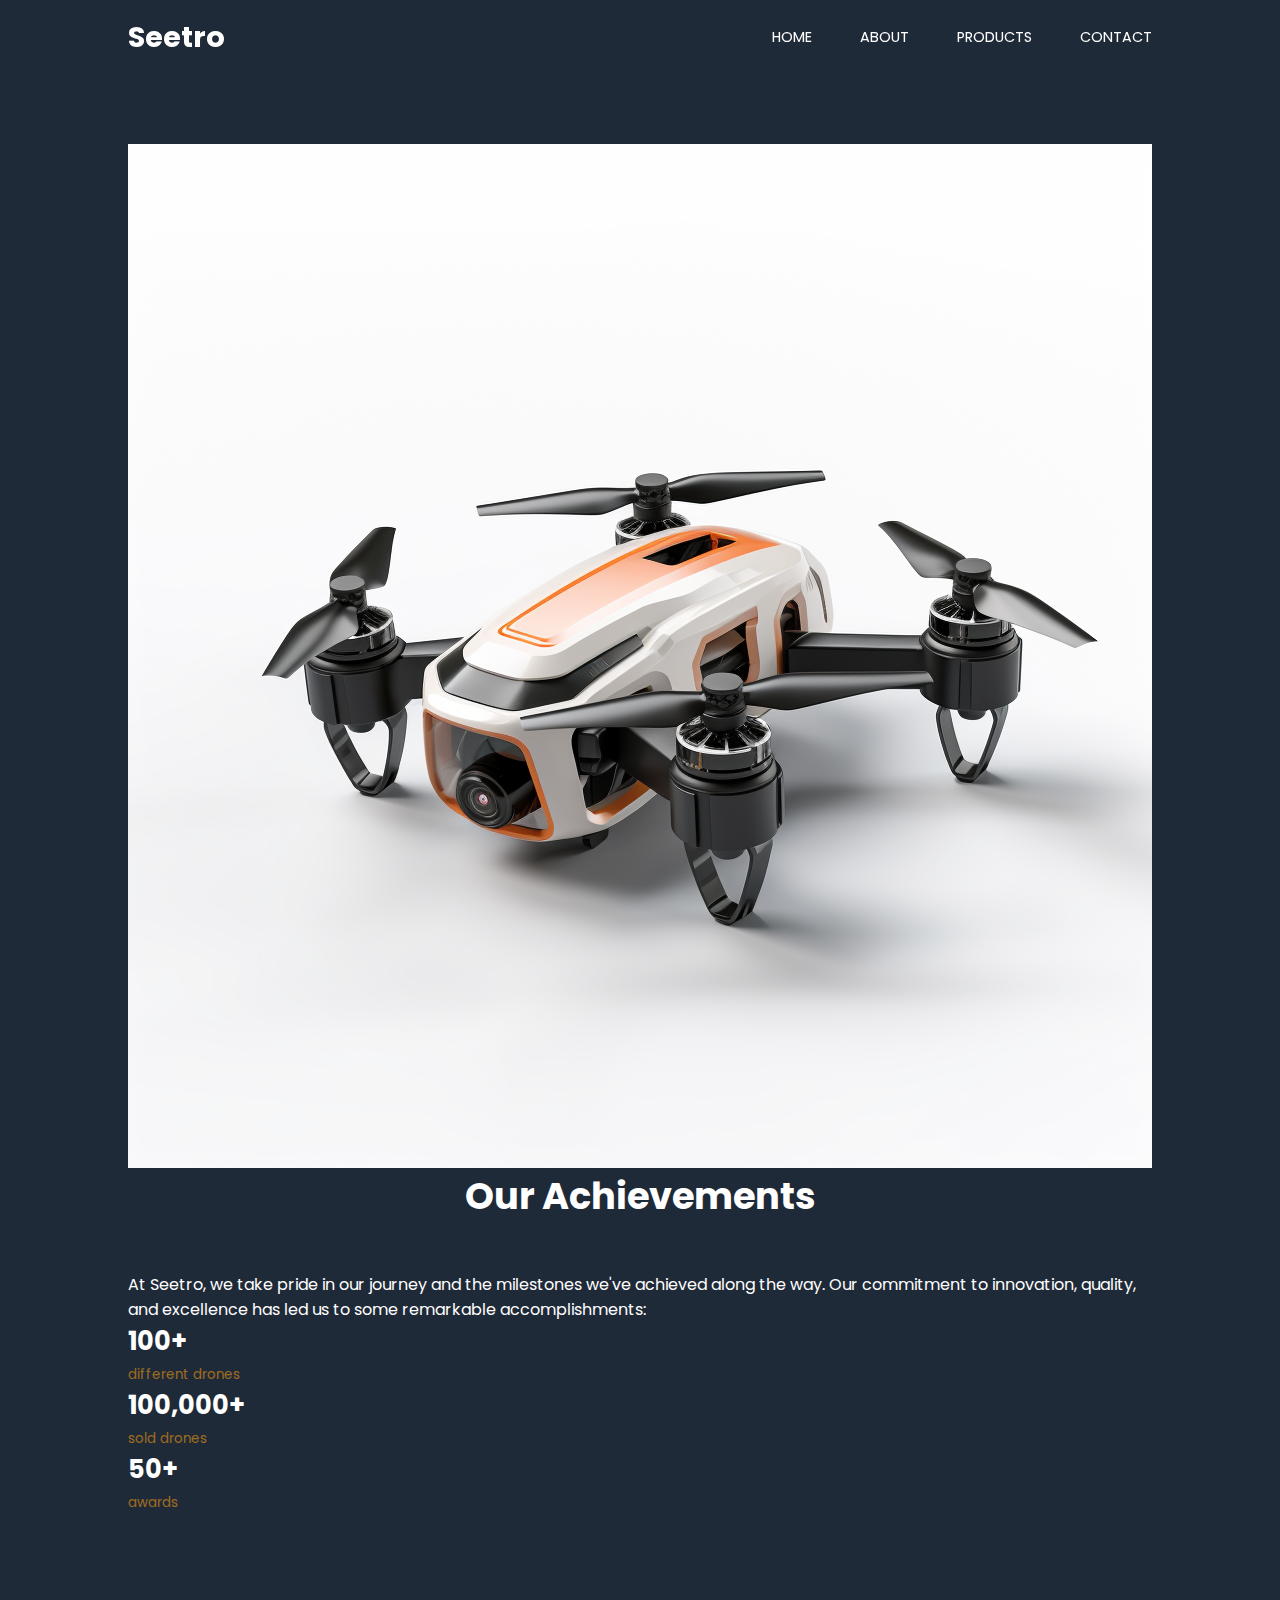
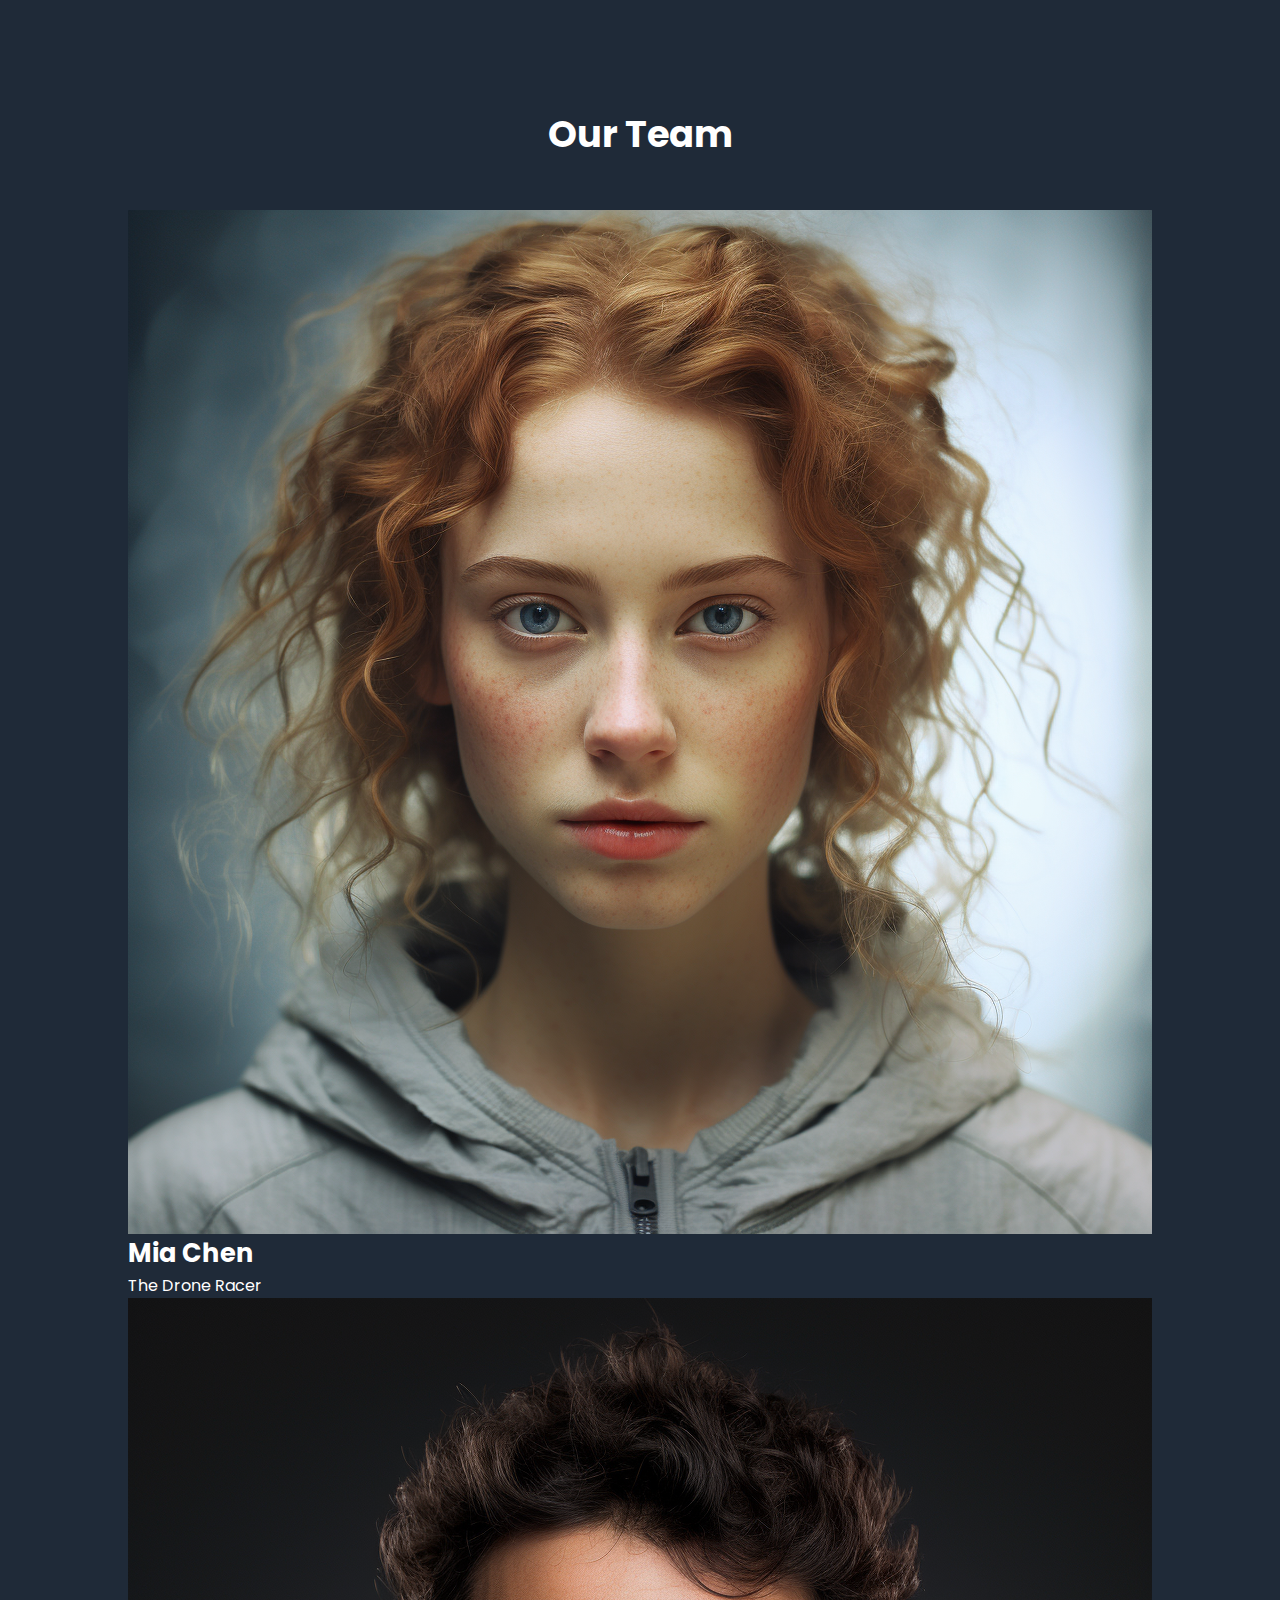
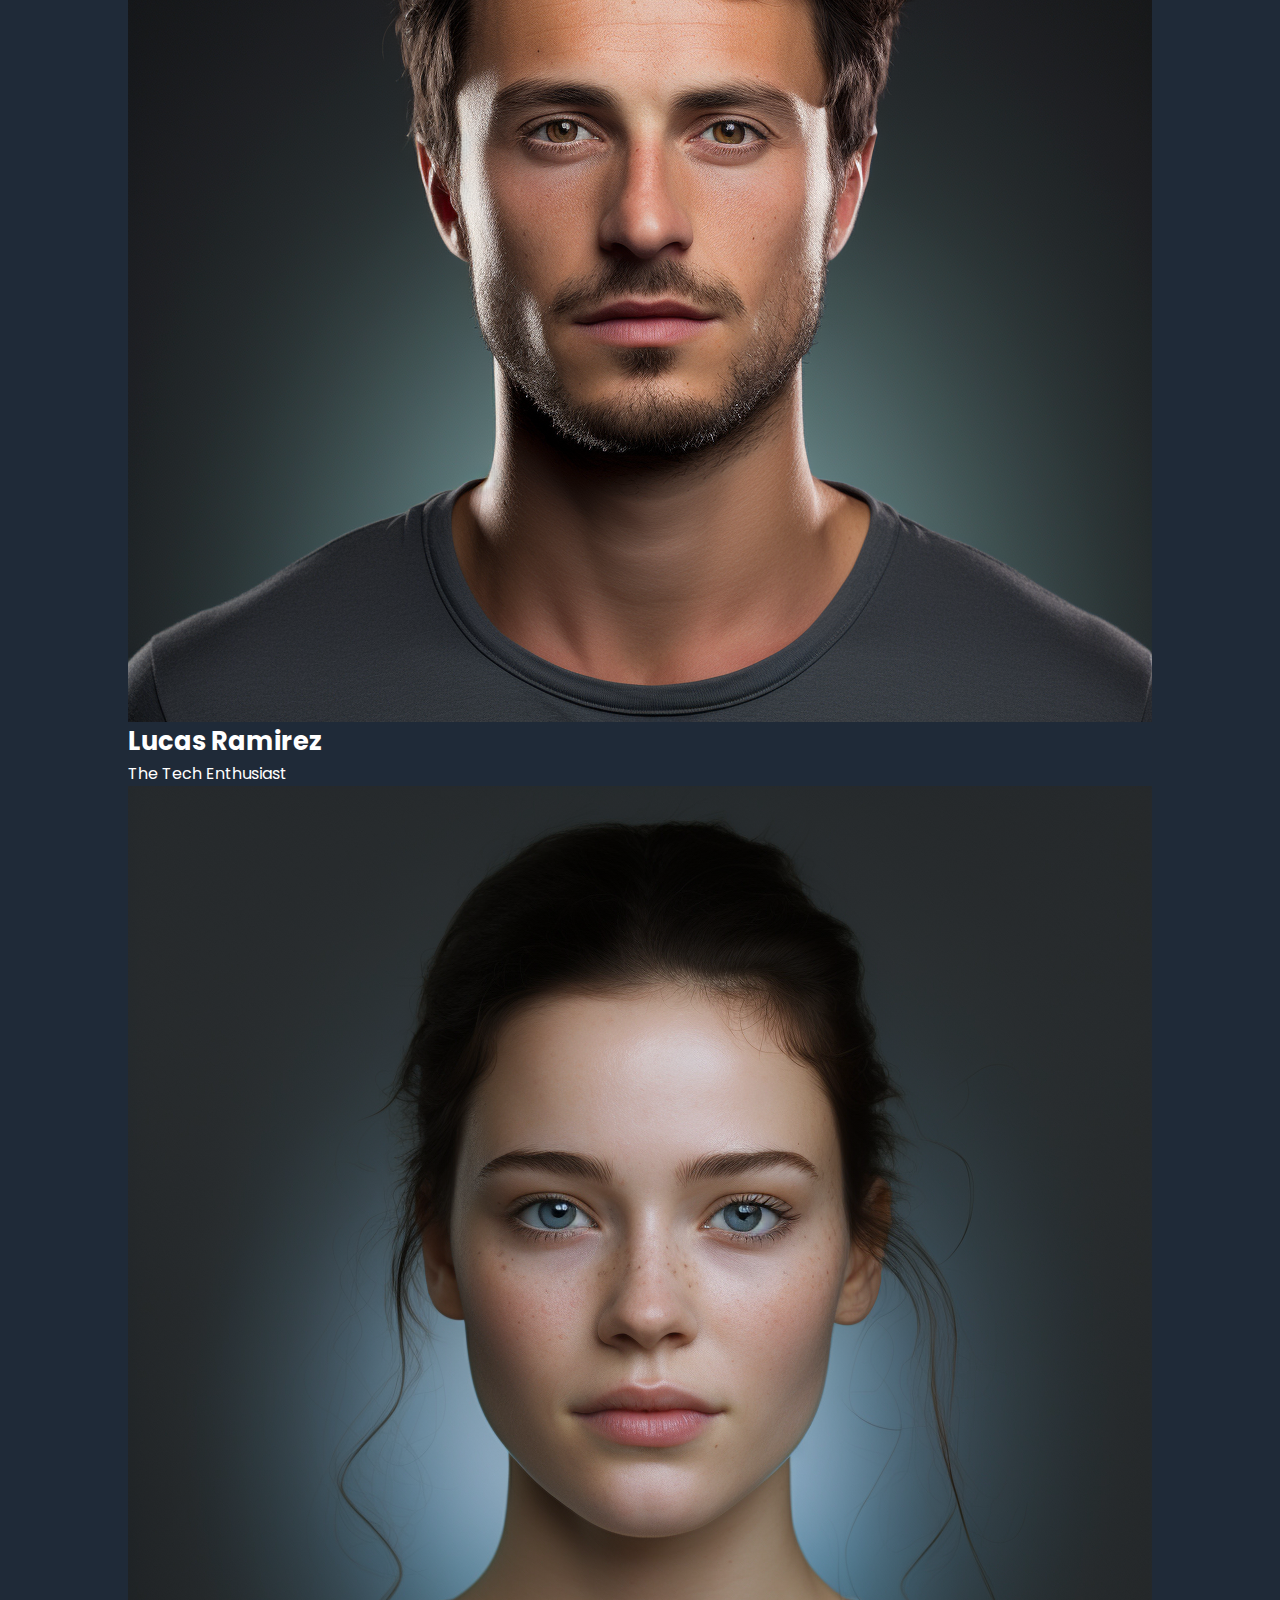
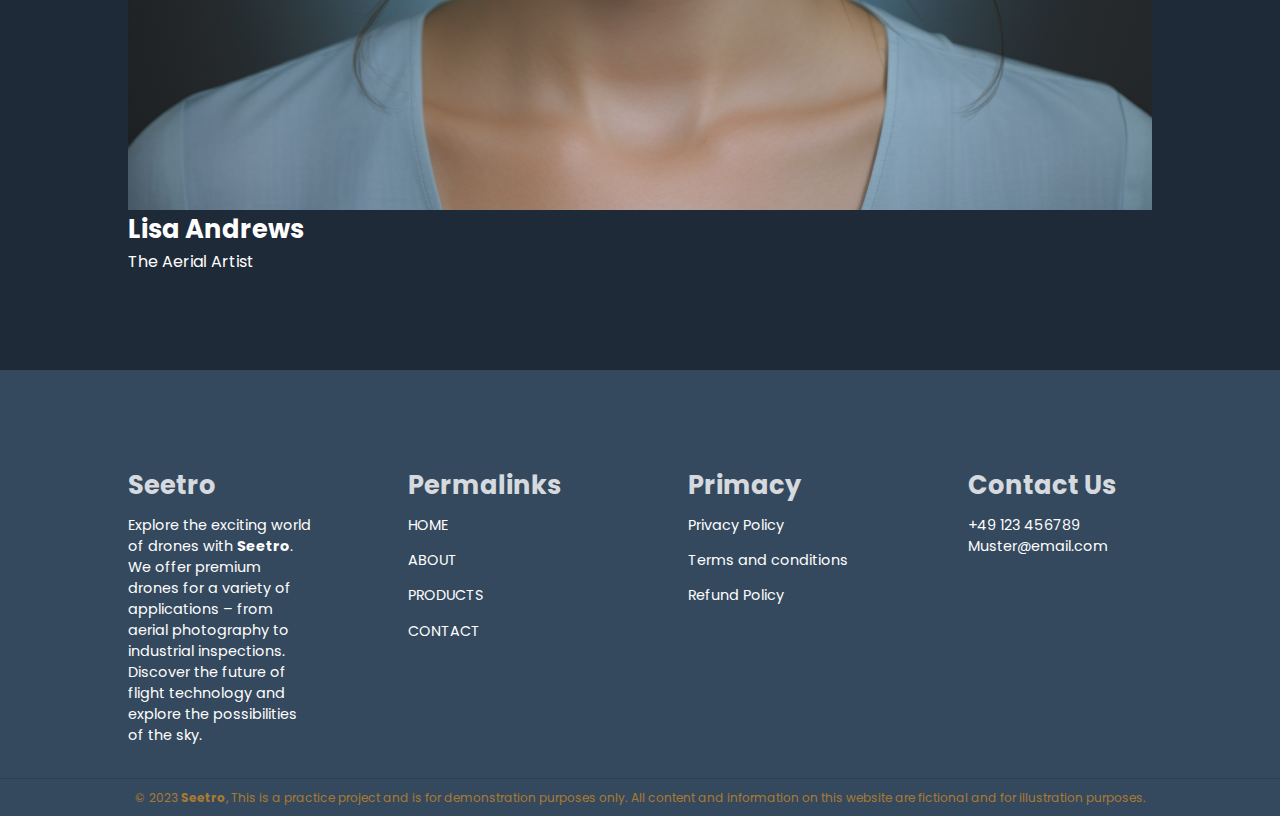
==== src/pages/about/about.page.html @ 14949487 "small update" ====
<!DOCTYPE html>
<html lang="en">
  <head>
    <meta charset="UTF-8" />
    <meta http-equiv="X-UA-Compatible" content="IE=edge" />
    <meta name="viewport" content="width=device-width, initial-scale=1.0" />
    <!-- ====ICONSCOUT CDN==== -->
    <link
      rel="stylesheet"
      href="https://unicons.iconscout.com/release/v4.0.0/css/line.css"
    />
    <!-- ====GOOGLE FONTS (POPPINS)==== -->
    <link rel="preconnect" href="https://fonts.googleapis.com" />
    <link rel="preconnect" href="https://fonts.gstatic.com" crossorigin />
    <link
      href="https://fonts.googleapis.com/css2?family=Poppins:ital,wght@0,300;0,400;0,500;0,600;0,700;0,800;0,900;1,900&display=swap"
      rel="stylesheet"
    />
    <!-- ====STYLESHEET CSS==== -->
    <link rel="stylesheet" href="../../../style.css" />
    <link rel="stylesheet" href="./about.page.css" />

    <title>Seetro Responsive Drone Website</title>
  </head>
  <body>
    <!-- ========START SECTION NAVBAR========   -->
    <nav>
      <div class="container nav-container">
        <a href="../../../index.html"><h3>Seetro</h3></a>
        <ul class="navbar">
          <li><a href="../../../index.html">home</a></li>
          <li><a href="./about.page.html">about</a></li>
          <li><a href="../products/product.page.html">products</a></li>
          <li><a href="../contact/contact.page.html">contact</a></li>
        </ul>
        <button id="open-nav"><i class="uil uil-align-justify"></i></button>
        <button id="close-nav"><i class="uil uil-multiply"></i></button>
      </div>
    </nav>
    <!-- ========END OF SECTION NAVBAR========   -->
    <!-- ========START SECTION ACHIEVEMENTS========   -->
<section class="about-achievements">
  <div class="container achievements-container">
   <div class="achievements-left">
    <img src="../../assets/drone9.png" alt="">
   </div>
   <div class="achievements-right">
    <h2>Our Achievements</h2>
    <p>
      At Seetro, we take pride in our journey and the milestones we've achieved along the way. Our commitment to innovation, quality, and excellence has led us to some remarkable accomplishments:
    </p>

    <div class="achievement-cards">

      <article class="achievement-card">
        <span class="achievement-icon">
          <i class="uil uil-video"></i>
        </span>
        <h4>100+</h4>
        <small>
          different drones</small>
      </article>

      <article class="achievement-card">
        <span class="achievement-icon">
          <i class="uil uil-video"></i>
        </span>
        <h4>100,000+</h4>
        <small>
          sold drones</small>
      </article>


      <article class="achievement-card">
        <span class="achievement-icon">
          <i class="uil uil-video"></i>
        </span>
        <h4>50+</h4>
        <small>
          awards</small>
      </article>
    </div>
   </div>


  </div>
</section>
    <!-- ========END OF SECTION ACHIEVEMENTS========   -->
    <!-- ========START SECTION TEAM========   -->
<section class="team">
  <h2>Our Team</h2>
  <div class="container team-container">
    <article class="team-member">
      <div class="team-member-image">
        <img src="../../assets/team-f.png" alt="">
      </div>
      <div class="team-member-description">
        <h4>Mia Chen </h4>
        <p>The Drone Racer</p>
      </div>
      <div class="team-member-info">
        <a href="https://de-de.facebook.com/" target="_blank"><i class="uil uil-facebook"></i></a>
        <a href="https://www.instagram.com/" target="_blank"><i class="uil uil-instagram"></i></a>
        <a href="https://twitter.com/" target="_blank"><i class="uil uil-twitter"></i></a>
        </div>
    </article>


    <article class="team-member">
      <div class="team-member-image">
        <img src="../../assets/team-m.png" alt="">
      </div>
      <div class="team-member-description">
        <h4>Lucas Ramirez</h4>
        <p>The Tech Enthusiast</p>
      </div>
      <div class="team-member-info">
        <a href="https://de-de.facebook.com/" target="_blank"><i class="uil uil-facebook"></i></a>
        <a href="https://www.instagram.com/" target="_blank"><i class="uil uil-instagram"></i></a>
        <a href="https://twitter.com/" target="_blank"><i class="uil uil-twitter"></i></a>
        </div>
    </article>


    <article class="team-member">
      <div class="team-member-image">
        <img src="../../assets/team-f1.png" alt="">
      </div>
      <div class="team-member-description">
        <h4>Lisa Andrews</h4>
        <p>The Aerial Artist</p>
      </div>
      <div class="team-member-info">
        <a href="https://de-de.facebook.com/" target="_blank"><i class="uil uil-facebook"></i></a>
        <a href="https://www.instagram.com/" target="_blank"><i class="uil uil-instagram"></i></a>
        <a href="https://twitter.com/" target="_blank"><i class="uil uil-twitter"></i></a>
        </div>
    </article>
  </div>
</section>
    <!-- ========END OF SECTION TEAM========   -->








  <!-- ========START SECTION FOOTER========   -->

  <footer>
    <div class="container footer-container">
      <div class="footer-1">
        <a href="index.html" class="footer-logo"><h4>Seetro</h4></a>
        <p>
          Explore the exciting world of drones with <b>Seetro</b>. We offer premium
          drones for a variety of applications – from aerial photography to
          industrial inspections. Discover the future of flight technology and
          explore the possibilities of the sky.
        </p>
      </div>
      <div class="footer-2">
        <h4>Permalinks</h4>
        <ul class="permalinks">
          <li><a href="../../../index.html">home</a></li>
          <li><a href="./about.page.html">about</a></li>
          <li>
            <a href="./src/pages/products/product.page.html">products</a>
          </li>
          <li><a href="./src/pages/contact/contact.page.html">contact</a></li>
        </ul>
      </div>
      <div class="footer-3">
        <h4>Primacy</h4>
        <ul>
          <li><a href="#">Privacy Policy</a></li>
          <li><a href="#">Terms and conditions</a></li>
          <li><a href="#">Refund Policy</a></li>
        </ul>
      </div>
      <div class="footer-4">
        <h4>Contact Us</h4>
        <div>
          <p>+49 123 456789</p>
          <p>Muster@email.com</p>
        </div>

        <ul class="footer-socials">
          <li>
            <a href="https://de-de.facebook.com/" target="_blank"><i class="uil uil-facebook"></i></a>
          </li>
          <li>
            <a href="https://www.instagram.com/" target="_blank"><i class="uil uil-instagram"></i></a>
          </li>
          <li>
            <a href="https://twitter.com/" target="_blank"><i class="uil uil-twitter"></i></a>
          </li>
          <li>
            <a href="http://de.linkedin.com" target="_blank"><i class="uil uil-linkedin-alt"></i></a>
          </li>
        </ul>
      </div>
    </div>
    <div class="footer-copyright">
      <small
        >&copy; 2023 <b>Seetro</b>, This is a practice project and is for
        demonstration purposes only. All content and information on this
        website are fictional and for illustration purposes.
      </small>
    </div>
  </footer>

  <!-- ========END OF SECTION FOOTER========   -->
  <!-- ========START SECTION JAVASCRIPT========   -->
  <script src="main.js"></script>
  
</body>
</html>
---- style.css ----
:root {
    --color-background: #1f2a38;
    ;
    --color-background2: #34495e;
    --color-background3: #2c3e50;

    --color-white: #fff;
    --color-light: rgba(255, 255, 255, 0.564);
    --color-black: #000;

    --color-primary: #3498db;
    --color-accent: #036ce5;
    --color-success: #27ae60;
    --color-warning: #f39c12;
    --color-danger: #aa2d20;
    --color-danger-darker: #f757426b;

    --transition: all .4s ease;

    --container-lg: 80%;
    --container-md: 90%;
    --container-sm: 96%;
}

* {
    margin: 0;
    padding: 0;
    outline: 0;
    border: 0;
    box-sizing: border-box;
    text-decoration: none;
    list-style: none;
}

body {
    color: var(--color-white);
    background-color: var(--color-background);
    font-family: "Poppins", sans-serif;
}

a {
    color: var(--color-white);
}

h1 {
    font-size: 2.6rem;
}

h2 {
    font-size: 2.3rem;
    font-weight: 700;

}

h3 {
    font-size: 1.8rem;
}

h4 {
    font-size: 1.6rem;
}

small {
    color: var(--color-warning);
    opacity: .6;
}


img {
    width: 100%;
    display: block;
    object-fit: cover;
}

section {
    padding: 6rem 0;
}

section h2 {
    text-align: center;
    margin-bottom: 3rem;
}

.container {
    width: var(--container-lg);
    margin: 0 auto;
}

.btn {
    color: var(--color-black);
    background-color: var(--color-accent);
    padding: 1rem 2rem;
    font-weight: 500;
    transition: var(--transition);
    border: 1px solid transparent;
    border-radius: .3rem;
    cursor: pointer;
    display: inline-block;

}

.btn:hover {
    color: var(--color-primary);
    background-color: transparent;
    border-color: var(--color-accent);
}

.btn-primary {
    color: var(--color-white);
    background-color: var(--color-danger);
}

/* =========START SECTION NAVBAR========= */
nav {
    width: 100vw;
    height: 5rem;
    padding: 1rem 0;
    position: fixed;
    top: 0;
    z-index: 100;
    background-color: transparent;
}

nav button {
    display: none;
}

.nav-container {
    display: flex;
    justify-content: space-between;
    align-items: center;
}

.navbar {
    display: flex;
    align-items: center;
    gap: 3rem;
    text-transform: uppercase;
    font-size: .9rem;
}

.navbar a {
    transition: var(--color-accent);
}

.navbar a:hover {
    color: var(--color-background2);
}

.scroll {
    background-color: var(--color-accent);
    box-shadow: 0px 4px 8px rgba(0, 0, 0, 0.5);

}

/* =========END OF SECTION NAVBAR========= */
/* =========START SECTION HEADER========= */
header {
    height: 69vh;
    top: 4.5rem;
    position: relative;
    margin-bottom: 6rem;
    overflow: hidden;
}

.header-container {
    display: grid;
    grid-template-columns: 1fr 1fr;
    align-items: center;
    gap: 5rem;
}

.header-left p {
    margin: 1rem .3rem 2.1rem;
}

/* =========END OF SECTION HEADER========= */
/* =========START SECTION CATEGORIES========= */
.categories {
    height: 33rem;
    background-color: var(--color-background2);
}

.categories-container {
    display: grid;
    grid-template-columns: 70% 30%;
}

.categories-left {
    display: grid;
    grid-template-columns: repeat(3, 1fr);
    gap: .9rem;

}

.category {
    background-color: var(--color-background3);
    transition: var(--transition);
    padding: .9rem;
    border-radius: .6rem;
    border: 1px solid transparent;
    box-shadow: 0px 4px 3px var(--color-accent);
}

.category:hover {
    background-color: transparent;
    border-color: var(--color-accent);
    color: var(--color-light);

}

.category:hover {
    box-shadow: 0 3rem 3rem rgba(0, 0, 0, 0.3);
    z-index: 1;
}

.category:nth-child(1) .category-icon {
    background-color: var(--color-accent);
}

.category:nth-child(2) .category-icon {
    background-color: var(--color-danger);
}

.category:nth-child(3) .category-icon {
    background-color: var(--color-success);
}

.category:nth-child(4) .category-icon {
    background-color: var(--color-warning);
}

.category:nth-child(5) .category-icon {
    background-color: var(--color-accent);
}

.category-icon {
    background-color: var(--color-light);
    padding: .3rem .6rem;
    border-radius: .3rem;
}

.category h4 {
    margin: 2rem 0 .3rem;
}

.category p {
    font-size: .9rem;
}


.categories-right {
    margin-left: 3rem;
    text-align: center;
}

.categories-right .btn {
    margin-top: 2rem;
}

/* =========END OF SECTION CATEGORIES========= */
/* =========START SECTION PRODUCTS========= */
.products {
    margin-top: 9rem;
}


.products-container {
    display: grid;
    grid-template-columns: repeat(3, 1fr);
    gap: 1rem;
    text-align: center;
}

.product {
    border-radius: .6rem;
    overflow: hidden;
    border: 2px solid transparent;
    transition: var(--transition);
    background-color: var(--color-background2);
}

.product:hover {
    border-color: var(--color-accent);
    background-color: transparent;
    opacity: .8;
}

.product-info {
    padding: 2rem;
}

.product-info p {
    margin: .9rem 0 2rem;
}

/* =========END OF SECTION PRODUCTS========= */
/* =========START SECTION FAQs========= */
.faqs {
    background-color: var(--color-background2);
    box-shadow: inset 0px 4px 8px rgba(0, 0, 0, 0.5);

}

.faqs-container {
    display: grid;
    transition: var(--transition);
    max-width: 800px;
    gap: 2rem;
    padding: 1rem;
}

.faq {
    height: fit-content;
    display: flex;
    gap: 1rem;
    background-color: var(--color-primary);
    cursor: pointer;
    padding: 2rem;
    border-radius: .9rem;
    max-width: 960px;
}

.faq h4 {
    font-size: 1.2rem;
    line-height: 2;
}

.faq-icon {
    font-size: 1.5rem;
    align-self: flex-start;

}

.faq p {
    margin-top: .8rem;
    display: none;
    color: var(--color-light);
}

.faq.open p {
    display: flex;

}

/* =========END OF SECTION FAQs========= */
/* =========START SECTION TESTIMONIALS========= */
.testimonials-container {
    position: relative;
    overflow-x: hidden;
    margin-bottom: 3rem;
}

.testimonial {
    padding-top: 2rem;
    border-radius: .6rem;
}

.avatar {
    height: 6rem;
    width: 6rem;
    border-radius: 50%;
    overflow: hidden;
    margin: 0 auto 1rem;
    border: .6rem solid var(--color-background2);
}

.testimonial-info {
    text-align: center;
}

.testimonial-body {
    padding: 1rem;
    position: block;
    background-color: var(--color-primary);
    border-radius: .6rem;
    margin-top: .5rem;

}

/* =========END OF SECTION TESTIMONIALS========= */
/* =========START SECTION FOOTER========= */
footer {
    background-color: var(--color-background2);
    padding-top: 6rem;
    font-size: .9rem;
}

footer ul li{
    margin-bottom: .9rem;
}

footer ul li:hover{
    opacity: .3;
}

.footer-container {
    display: grid;
    grid-template-columns: repeat(4, 1fr);
    gap: 6rem;
}

.footer-container div h4{
    margin-bottom: .6rem;
    opacity: .8;
}

.footer-1 p{
    margin-bottom: 2rem;
}

.footer-2  ul{
    text-transform: uppercase;
}

.footer-socials{
    font-size: 1.5rem;
    display: flex;
    gap: 1rem;
    margin-top: 1rem;
}

.footer-copyright{
    text-align: center;
    font-size: .9rem;
    padding: .5rem;
    border-top: 1px solid var(--color-background3);
}

/* =========END OF SECTION FOOTER========= */
/* =========MEDIA QUERIES (TABLETS)========= */
@media screen and (max-width:1024px){

}


/* =========MEDIA QUERIES (PHONES)========= */
@media screen and (max-width:600px){
    
}
---- src/pages/about/about.page.css ----
/* =====START SECTION ACHIEVEMENTS===== */

.about-achievements{
    margin-top: 3rem;
}
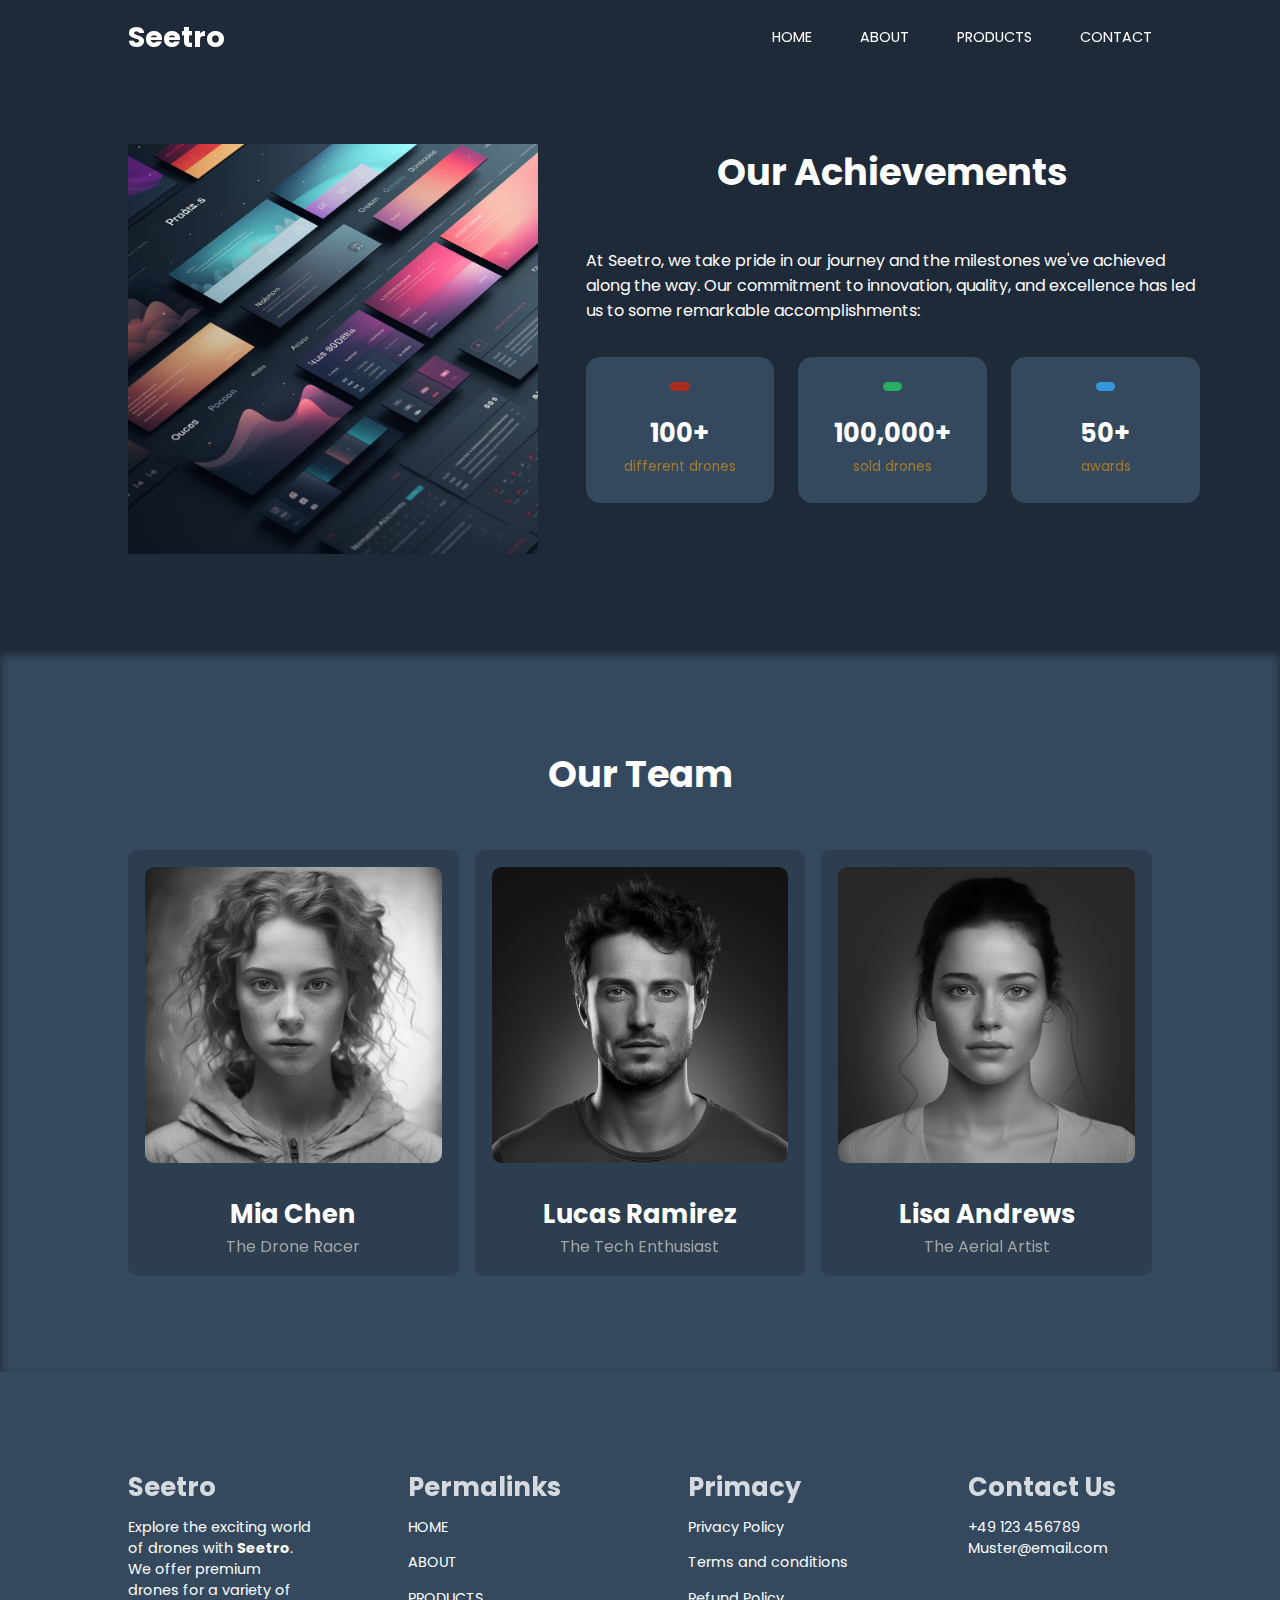
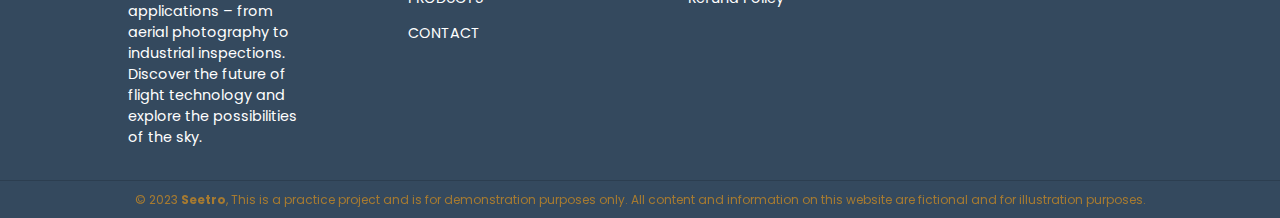
==== commit da3097e1: "about page update" ====
--- a/src/pages/about/about.page.html
+++ b/src/pages/about/about.page.html
@@ -42,7 +42,7 @@
 <section class="about-achievements">
   <div class="container achievements-container">
    <div class="achievements-left">
-    <img src="../../assets/drone9.png" alt="">
+    <img src="../../assets/aboutPic.png" alt="">
    </div>
    <div class="achievements-right">
     <h2>Our Achievements</h2>
@@ -50,7 +50,7 @@
       At Seetro, we take pride in our journey and the milestones we've achieved along the way. Our commitment to innovation, quality, and excellence has led us to some remarkable accomplishments:
     </p>
 
-    <div class="achievement-cards">
+    <div class="achievements-cards">
 
       <article class="achievement-card">
         <span class="achievement-icon">
--- a/src/pages/about/about.page.css
+++ b/src/pages/about/about.page.css
@@ -1,5 +1,145 @@
 /* =====START SECTION ACHIEVEMENTS===== */
 
-.about-achievements{
+.about-achievements {
     margin-top: 3rem;
+}
+
+.achievements-container {
+    display: grid;
+    grid-template-columns: 40% 60%;
+    gap: 3rem;
+}
+
+.achievements-right p {
+    margin: 1.5rem 0 2.1rem;
+}
+
+.achievements-cards {
+    display: grid;
+    grid-template-columns: repeat(3, 1fr);
+    gap: 1.5rem;
+}
+
+.achievement-card {
+    text-align: center;
+    background-color: var(--color-background2);
+    padding: 1.5rem;
+    border-radius: .9rem;
+    transition: var(--transition);
+    border: 1px solid transparent;
+}
+
+.achievement-card:hover {
+    background-color: var(--color-background3);
+    border-color: var(--color-accent);
+}
+
+.achievement-icon {
+    display: inline-block;
+    font-size: 2rem;
+    background-color: var(--color-danger);
+    padding: .3rem .6rem;
+    border-radius: .9rem;
+    margin-bottom: 1rem;
+}
+
+.achievement-card:nth-child(2) .achievement-icon {
+    background-color: var(--color-success);
+
+}
+
+.achievement-card:nth-child(3) .achievement-icon {
+    background-color: var(--color-primary);
+}
+
+
+/* =====END OF SECTION ACHIEVEMENTS===== */
+/* =====START SECTION TEAM===== */
+.team {
+    background-color: var(--color-background2);
+    box-shadow: inset 0px 4px 8px rgba(0, 0, 0, 0.5);
+
+}
+
+.team-container {
+    display: grid;
+    grid-template-columns: repeat(3, 1fr);
+    gap: 1rem;
+}
+
+.team-member {
+    position: relative;
+    overflow: hidden;
+    border-radius: .6rem;
+    transition: var(--transition);
+    padding: 1rem;
+    background-color: var(--color-background3);
+    border: 1px solid transparent;
+}
+
+.team-member:hover {
+    background-color: transparent;
+    border-color: var(--color-primary);
+}
+
+.team-member-image img {
+    border-radius: .6rem;
+    filter: saturate(0);
+}
+
+.team-member-image:hover img {
+    filter: saturate(1);
+}
+
+
+
+.team-member-description {
+    text-align: center;
+    padding-top: 2rem;
+}
+
+.team-member-description p {
+    color: var(--color-warning);
+    filter: saturate(0);
+
+}
+
+.team-member:hover p {
+    filter: saturate(1);
+}
+
+.team-member-info {
+    background-color: var(--color-primary);
+    box-shadow: 0px 4px 8px rgba(0, 0, 0, 0.5);
+    position: absolute;
+    top: 0;
+    left: 50%;
+    transform: translateX(-50%);
+    border-radius: 0 0 .6rem .6rem;
+    padding: 1rem;
+    transition: var(--transition);
+    top: -100%;
+}
+
+.team-member-info a {
+    padding: 1rem;
+}
+
+.team-member:hover .team-member-info {
+    top: 0;
+}
+
+/* =====END OF SECTION TEAM===== */
+/* =====MEDIA QUERIES (TABLETS)===== */
+
+@media screen and (max-width:1024px) {
+    .about-achievements{
+        
+    }
+}
+
+/* =====MEDIA QUERIES (PHONES)===== */
+
+@media screen and (max-width:600px) {
+    
 }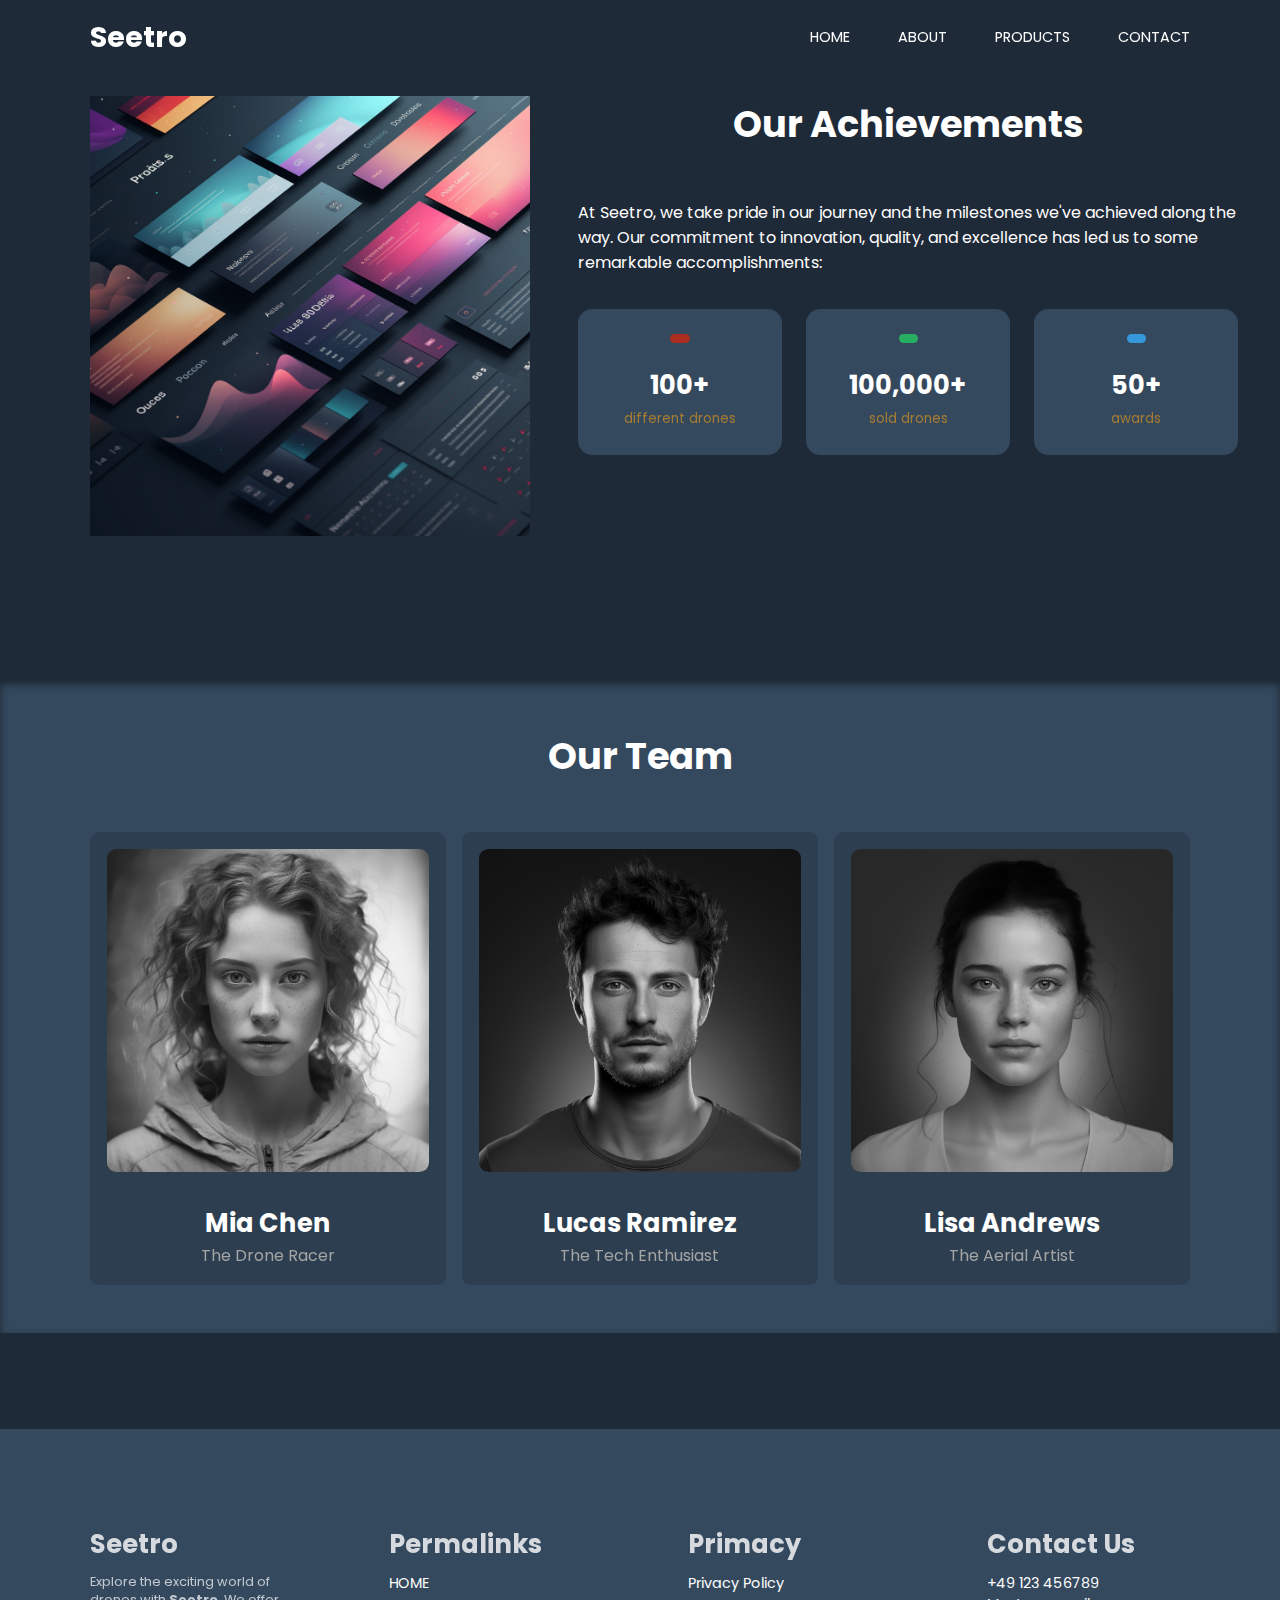
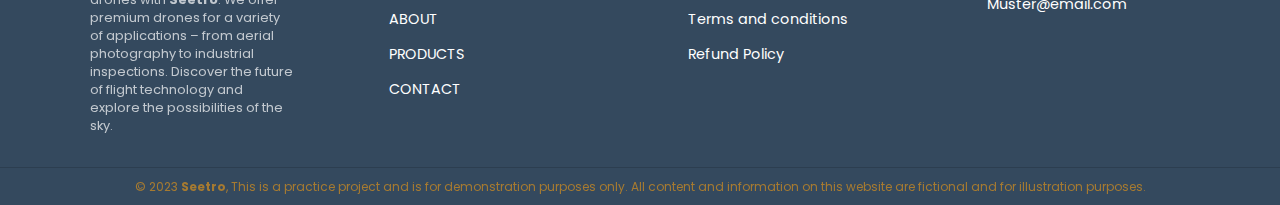
==== commit dbd4b525: "media queries update" ====
--- a/src/pages/about/about.page.html
+++ b/src/pages/about/about.page.html
@@ -39,181 +39,192 @@
     </nav>
     <!-- ========END OF SECTION NAVBAR========   -->
     <!-- ========START SECTION ACHIEVEMENTS========   -->
-<section class="about-achievements">
-  <div class="container achievements-container">
-   <div class="achievements-left">
-    <img src="../../assets/aboutPic.png" alt="">
-   </div>
-   <div class="achievements-right">
-    <h2>Our Achievements</h2>
-    <p>
-      At Seetro, we take pride in our journey and the milestones we've achieved along the way. Our commitment to innovation, quality, and excellence has led us to some remarkable accomplishments:
-    </p>
-
-    <div class="achievements-cards">
-
-      <article class="achievement-card">
-        <span class="achievement-icon">
-          <i class="uil uil-video"></i>
-        </span>
-        <h4>100+</h4>
-        <small>
-          different drones</small>
-      </article>
-
-      <article class="achievement-card">
-        <span class="achievement-icon">
-          <i class="uil uil-video"></i>
-        </span>
-        <h4>100,000+</h4>
-        <small>
-          sold drones</small>
-      </article>
-
-
-      <article class="achievement-card">
-        <span class="achievement-icon">
-          <i class="uil uil-video"></i>
-        </span>
-        <h4>50+</h4>
-        <small>
-          awards</small>
-      </article>
-    </div>
-   </div>
-
-
-  </div>
-</section>
+    <section class="about-achievements">
+      <div class="container achievements-container">
+        <div class="achievements-left">
+          <img src="../../assets/aboutPic.png" alt="" />
+        </div>
+        <div class="achievements-right">
+          <h2>Our Achievements</h2>
+          <p>
+            At Seetro, we take pride in our journey and the milestones we've
+            achieved along the way. Our commitment to innovation, quality, and
+            excellence has led us to some remarkable accomplishments:
+          </p>
+
+          <div class="achievements-cards">
+            <article class="achievement-card">
+              <span class="achievement-icon">
+                <i class="uil uil-video"></i>
+              </span>
+              <h4>100+</h4>
+              <small> different drones</small>
+            </article>
+
+            <article class="achievement-card">
+              <span class="achievement-icon">
+                <i class="uil uil-video"></i>
+              </span>
+              <h4>100,000+</h4>
+              <small> sold drones</small>
+            </article>
+
+            <article class="achievement-card">
+              <span class="achievement-icon">
+                <i class="uil uil-video"></i>
+              </span>
+              <h4>50+</h4>
+              <small> awards</small>
+            </article>
+          </div>
+        </div>
+      </div>
+    </section>
     <!-- ========END OF SECTION ACHIEVEMENTS========   -->
     <!-- ========START SECTION TEAM========   -->
-<section class="team">
-  <h2>Our Team</h2>
-  <div class="container team-container">
-    <article class="team-member">
-      <div class="team-member-image">
-        <img src="../../assets/team-f.png" alt="">
-      </div>
-      <div class="team-member-description">
-        <h4>Mia Chen </h4>
-        <p>The Drone Racer</p>
-      </div>
-      <div class="team-member-info">
-        <a href="https://de-de.facebook.com/" target="_blank"><i class="uil uil-facebook"></i></a>
-        <a href="https://www.instagram.com/" target="_blank"><i class="uil uil-instagram"></i></a>
-        <a href="https://twitter.com/" target="_blank"><i class="uil uil-twitter"></i></a>
-        </div>
-    </article>
-
-
-    <article class="team-member">
-      <div class="team-member-image">
-        <img src="../../assets/team-m.png" alt="">
-      </div>
-      <div class="team-member-description">
-        <h4>Lucas Ramirez</h4>
-        <p>The Tech Enthusiast</p>
-      </div>
-      <div class="team-member-info">
-        <a href="https://de-de.facebook.com/" target="_blank"><i class="uil uil-facebook"></i></a>
-        <a href="https://www.instagram.com/" target="_blank"><i class="uil uil-instagram"></i></a>
-        <a href="https://twitter.com/" target="_blank"><i class="uil uil-twitter"></i></a>
-        </div>
-    </article>
-
-
-    <article class="team-member">
-      <div class="team-member-image">
-        <img src="../../assets/team-f1.png" alt="">
-      </div>
-      <div class="team-member-description">
-        <h4>Lisa Andrews</h4>
-        <p>The Aerial Artist</p>
-      </div>
-      <div class="team-member-info">
-        <a href="https://de-de.facebook.com/" target="_blank"><i class="uil uil-facebook"></i></a>
-        <a href="https://www.instagram.com/" target="_blank"><i class="uil uil-instagram"></i></a>
-        <a href="https://twitter.com/" target="_blank"><i class="uil uil-twitter"></i></a>
-        </div>
-    </article>
-  </div>
-</section>
+    <section class="team">
+      <h2>Our Team</h2>
+      <div class="container team-container">
+        <article class="team-member">
+          <div class="team-member-image">
+            <img src="../../assets/team-f.png" alt="" />
+          </div>
+          <div class="team-member-description">
+            <h4>Mia Chen</h4>
+            <p>The Drone Racer</p>
+          </div>
+          <div class="team-member-info">
+            <a href="https://de-de.facebook.com/" target="_blank"
+              ><i class="uil uil-facebook"></i
+            ></a>
+            <a href="https://www.instagram.com/" target="_blank"
+              ><i class="uil uil-instagram"></i
+            ></a>
+            <a href="https://twitter.com/" target="_blank"
+              ><i class="uil uil-twitter"></i
+            ></a>
+          </div>
+        </article>
+
+        <article class="team-member">
+          <div class="team-member-image">
+            <img src="../../assets/team-m.png" alt="" />
+          </div>
+          <div class="team-member-description">
+            <h4>Lucas Ramirez</h4>
+            <p>The Tech Enthusiast</p>
+          </div>
+          <div class="team-member-info">
+            <a href="https://de-de.facebook.com/" target="_blank"
+              ><i class="uil uil-facebook"></i
+            ></a>
+            <a href="https://www.instagram.com/" target="_blank"
+              ><i class="uil uil-instagram"></i
+            ></a>
+            <a href="https://twitter.com/" target="_blank"
+              ><i class="uil uil-twitter"></i
+            ></a>
+          </div>
+        </article>
+
+        <article class="team-member">
+          <div class="team-member-image">
+            <img src="../../assets/team-f1.png" alt="" />
+          </div>
+          <div class="team-member-description">
+            <h4>Lisa Andrews</h4>
+            <p>The Aerial Artist</p>
+          </div>
+          <div class="team-member-info">
+            <a href="https://de-de.facebook.com/" target="_blank"
+              ><i class="uil uil-facebook"></i
+            ></a>
+            <a href="https://www.instagram.com/" target="_blank"
+              ><i class="uil uil-instagram"></i
+            ></a>
+            <a href="https://twitter.com/" target="_blank"
+              ><i class="uil uil-twitter"></i
+            ></a>
+          </div>
+        </article>
+      </div>
+    </section>
     <!-- ========END OF SECTION TEAM========   -->
 
-
-
-
-
-
-
-
-  <!-- ========START SECTION FOOTER========   -->
-
-  <footer>
-    <div class="container footer-container">
-      <div class="footer-1">
-        <a href="index.html" class="footer-logo"><h4>Seetro</h4></a>
-        <p>
-          Explore the exciting world of drones with <b>Seetro</b>. We offer premium
-          drones for a variety of applications – from aerial photography to
-          industrial inspections. Discover the future of flight technology and
-          explore the possibilities of the sky.
-        </p>
-      </div>
-      <div class="footer-2">
-        <h4>Permalinks</h4>
-        <ul class="permalinks">
-          <li><a href="../../../index.html">home</a></li>
-          <li><a href="./about.page.html">about</a></li>
-          <li>
-            <a href="./src/pages/products/product.page.html">products</a>
-          </li>
-          <li><a href="./src/pages/contact/contact.page.html">contact</a></li>
-        </ul>
-      </div>
-      <div class="footer-3">
-        <h4>Primacy</h4>
-        <ul>
-          <li><a href="#">Privacy Policy</a></li>
-          <li><a href="#">Terms and conditions</a></li>
-          <li><a href="#">Refund Policy</a></li>
-        </ul>
-      </div>
-      <div class="footer-4">
-        <h4>Contact Us</h4>
-        <div>
-          <p>+49 123 456789</p>
-          <p>Muster@email.com</p>
-        </div>
-
-        <ul class="footer-socials">
-          <li>
-            <a href="https://de-de.facebook.com/" target="_blank"><i class="uil uil-facebook"></i></a>
-          </li>
-          <li>
-            <a href="https://www.instagram.com/" target="_blank"><i class="uil uil-instagram"></i></a>
-          </li>
-          <li>
-            <a href="https://twitter.com/" target="_blank"><i class="uil uil-twitter"></i></a>
-          </li>
-          <li>
-            <a href="http://de.linkedin.com" target="_blank"><i class="uil uil-linkedin-alt"></i></a>
-          </li>
-        </ul>
-      </div>
-    </div>
-    <div class="footer-copyright">
-      <small
-        >&copy; 2023 <b>Seetro</b>, This is a practice project and is for
-        demonstration purposes only. All content and information on this
-        website are fictional and for illustration purposes.
-      </small>
-    </div>
-  </footer>
-
-  <!-- ========END OF SECTION FOOTER========   -->
-  <!-- ========START SECTION JAVASCRIPT========   -->
-  <script src="main.js"></script>
-  
-</body>
+    <!-- ========START SECTION FOOTER========   -->
+
+    <footer>
+      <div class="container footer-container">
+        <div class="footer-1">
+          <a href="index.html" class="footer-logo"><h4>Seetro</h4></a>
+          <p>
+            Explore the exciting world of drones with <b>Seetro</b>. We offer
+            premium drones for a variety of applications – from aerial
+            photography to industrial inspections. Discover the future of flight
+            technology and explore the possibilities of the sky.
+          </p>
+        </div>
+        <div class="footer-2">
+          <h4>Permalinks</h4>
+          <ul class="permalinks">
+            <li><a href="../../../index.html">home</a></li>
+            <li><a href="./about.page.html">about</a></li>
+            <li>
+              <a href="../products/product.page.html">products</a>
+            </li>
+            <li><a href="../contact/contact.page.html">contact</a></li>
+          </ul>
+        </div>
+        <div class="footer-3">
+          <h4>Primacy</h4>
+          <ul>
+            <li><a href="#">Privacy Policy</a></li>
+            <li><a href="#">Terms and conditions</a></li>
+            <li><a href="#">Refund Policy</a></li>
+          </ul>
+        </div>
+        <div class="footer-4">
+          <h4>Contact Us</h4>
+          <div>
+            <p>+49 123 456789</p>
+            <p>Muster@email.com</p>
+          </div>
+
+          <ul class="footer-socials">
+            <li>
+              <a href="https://de-de.facebook.com/" target="_blank"
+                ><i class="uil uil-facebook"></i
+              ></a>
+            </li>
+            <li>
+              <a href="https://www.instagram.com/" target="_blank"
+                ><i class="uil uil-instagram"></i
+              ></a>
+            </li>
+            <li>
+              <a href="https://twitter.com/" target="_blank"
+                ><i class="uil uil-twitter"></i
+              ></a>
+            </li>
+            <li>
+              <a href="http://de.linkedin.com" target="_blank"
+                ><i class="uil uil-linkedin-alt"></i
+              ></a>
+            </li>
+          </ul>
+        </div>
+      </div>
+      <div class="footer-copyright">
+        <small
+          >&copy; 2023 <b>Seetro</b>, This is a practice project and is for
+          demonstration purposes only. All content and information on this
+          website are fictional and for illustration purposes.
+        </small>
+      </div>
+    </footer>
+
+    <!-- ========END OF SECTION FOOTER========   -->
+    <!-- ========START SECTION JAVASCRIPT========   -->
+    <script src="../../../main.js"></script>
+  </body>
 </html>
--- a/style.css
+++ b/style.css
@@ -17,7 +17,7 @@
 
     --transition: all .4s ease;
 
-    --container-lg: 80%;
+    --container-lg: 86%;
     --container-md: 90%;
     --container-sm: 96%;
 }
@@ -73,7 +73,8 @@
 }
 
 section {
-    padding: 6rem 0;
+    padding: 3rem 0;
+    margin-bottom: 6rem;
 }
 
 section h2 {
@@ -159,8 +160,9 @@
     height: 69vh;
     top: 4.5rem;
     position: relative;
+    overflow: hidden;
     margin-bottom: 6rem;
-    overflow: hidden;
+
 }
 
 .header-container {
@@ -176,15 +178,17 @@
 
 /* =========END OF SECTION HEADER========= */
 /* =========START SECTION CATEGORIES========= */
+.categories-container {
+    display: grid;
+    grid-template-columns: 80% 20%;
+    margin-bottom: 13rem;
+}
+
 .categories {
     height: 33rem;
     background-color: var(--color-background2);
 }
 
-.categories-container {
-    display: grid;
-    grid-template-columns: 70% 30%;
-}
 
 .categories-left {
     display: grid;
@@ -254,6 +258,11 @@
     text-align: center;
 }
 
+.categories-right h2 {
+    margin-bottom: .5rem;
+    font-size: 2rem;
+}
+
 .categories-right .btn {
     margin-top: 2rem;
 }
@@ -262,6 +271,7 @@
 /* =========START SECTION PRODUCTS========= */
 .products {
     margin-top: 9rem;
+    padding-top: 6rem;
 }
 
 
@@ -278,6 +288,14 @@
     border: 2px solid transparent;
     transition: var(--transition);
     background-color: var(--color-background2);
+    padding: 1rem;
+}
+
+.product h4{
+    margin: 1rem 0 .6rem 0;
+}
+.product p{
+    margin-bottom: 1rem;
 }
 
 .product:hover {
@@ -290,9 +308,7 @@
     padding: 2rem;
 }
 
-.product-info p {
-    margin: .9rem 0 2rem;
-}
+
 
 /* =========END OF SECTION PRODUCTS========= */
 /* =========START SECTION FAQs========= */
@@ -386,11 +402,11 @@
     font-size: .9rem;
 }
 
-footer ul li{
+footer ul li {
     margin-bottom: .9rem;
 }
 
-footer ul li:hover{
+footer ul li:hover {
     opacity: .3;
 }
 
@@ -400,27 +416,30 @@
     gap: 6rem;
 }
 
-.footer-container div h4{
+.footer-container div h4 {
     margin-bottom: .6rem;
     opacity: .8;
 }
 
-.footer-1 p{
+.footer-1 p {
     margin-bottom: 2rem;
-}
-
-.footer-2  ul{
+    font-size: .8rem;
+    opacity: .7;
+    cursor: default;
+}
+
+.footer-2 ul {
     text-transform: uppercase;
 }
 
-.footer-socials{
+.footer-socials {
     font-size: 1.5rem;
     display: flex;
     gap: 1rem;
     margin-top: 1rem;
 }
 
-.footer-copyright{
+.footer-copyright {
     text-align: center;
     font-size: .9rem;
     padding: .5rem;
@@ -429,12 +448,192 @@
 
 /* =========END OF SECTION FOOTER========= */
 /* =========MEDIA QUERIES (TABLETS)========= */
-@media screen and (max-width:1024px){
+@media screen and (max-width:1200px) {
+    .categories {
+        height: 45rem;
+    }
+}
+
+
+@media screen and (max-width:1024px) {
+    .container {
+        width: var(--container-md);
+    }
+
+    h1 {
+        font-size: 2.1rem;
+    }
+
+    h2 {
+        font-size: 1.8rem;
+    }
+
+    h3 {
+        font-size: 1.5rem;
+    }
+
+    h4 {
+        font-size: 1.2rem;
+    }
+
+    /* =========SECTION OF NAVBAR========= */
+    nav button {
+        display: inline-block;
+        background-color: transparent;
+        font-size: 1.8rem;
+        cursor: pointer;
+        color: var(--color-white);
+    }
+
+    nav button#close-nav {
+        display: none;
+    }
+
+    .navbar {
+        position: fixed;
+        flex-direction: column;
+        height: fit-content;
+        width: 15rem;
+        top: 6rem;
+        right: 3rem;
+        gap: 0;
+        display: none;
+        border-radius: .6rem;
+        overflow: hidden;
+    }
+
+    .navbar li {
+        height: 6rem;
+        width: 100%;
+        transform-origin: top right;
+        animation: aniNavbar .3s linear forwards;
+    }
+
+    .navbar li a {
+        height: 100%;
+        width: 100;
+        display: grid;
+        background-color: var(--color-primary);
+        place-items: center;
+    }
+
+    .navbar li a:hover {
+        background-color: var(--color-background3);
+        color: var(--color-white);
+    }
+
+    /* =========SECTION OF HEADER========= */
+    header {
+        height: 55vh;
+        margin-top: 3rem;
+    }
+
+    .header-container {
+        padding-bottom: 3rem;
+        gap: 0;
+    }
+
+    .header-left p {
+        font-size: .9rem;
+    }
+
+    /* =========SECTION OF CATEGORIES========= */
+    .categories {
+        height: auto;
+    }
+
+    .categories-container {
+        grid-template-columns: 1fr;
+        gap: 2rem;
+    }
+
+    .categories-right {
+        margin-left: 0;
+    }
+
+    /* =========SECTION OF PRODUCTS========= */
+
+    .products {
+        margin-top: 0;
+    }
+
+    .products-container {
+        grid-template-columns: 1fr 1fr;
+    }
+
+    /* =========SECTION OF FOOTER========= */
+
+    footer {
+        padding-top: 3rem;
+    }
+
+    .footer-container {
+        grid-template-columns: 1fr 1fr;
+    }
 
 }
 
 
 /* =========MEDIA QUERIES (PHONES)========= */
-@media screen and (max-width:600px){
-    
-}
+@media screen and (max-width:600px) {
+    .container {
+        width: var(--container-sm);
+    }
+
+
+    .nav-container {
+        margin-right: 1rem;
+    }
+
+    /* =========SECTION OF HEADER========= */
+    header {
+        height: 90vh;
+    }
+
+    .header-container {
+        grid-template-columns: 1fr;
+        text-align: center;
+        margin-top: 0;
+    }
+
+    .header-left p {
+        margin-bottom: 1rem;
+    }
+
+    /* =========SECTION OF CATEGORIES========= */
+    .categories-left {
+        grid-template-columns: 1fr 1fr;
+        gap: .6rem;
+    }
+
+    .category-icon {
+        font-size: 2rem;
+        height: 4rem;
+    }
+
+
+    /* =========SECTION OF PRODUCTS========= */
+    .products-container {
+        grid-template-columns: 1fr;
+    }
+
+    /* =========SECTION OF FOOTER========= */
+
+    .footer-container {
+        grid-template-columns: 1fr;
+        text-align: center;
+        gap: 2rem;
+    }
+
+    .footer-socials {
+        justify-content: center;
+    }
+
+}
+
+@media screen and (max-width:400px) {
+    .categories-left {
+        grid-template-columns: 1fr;
+    }
+
+}--- a/src/pages/about/about.page.css
+++ b/src/pages/about/about.page.css
@@ -133,13 +133,56 @@
 /* =====MEDIA QUERIES (TABLETS)===== */
 
 @media screen and (max-width:1024px) {
-    .about-achievements{
-        
+    .about-achievements {
+        margin-top: 4rem;
+    }
+
+    .achievements-container {
+        grid-template-columns: 1fr;
+        text-align: center;
+    }
+
+    .achievements-left {
+        border-radius: 1rem;
+        overflow: hidden;
+        margin: 0 auto;
+        width: 80%;
+    }
+
+    .team-member-info {
+        padding: .3rem;
+        width: 70%;
+        text-align: center;
+    }
+
+    .team-member-info a {
+        padding: .3rem .8rem;
     }
 }
 
 /* =====MEDIA QUERIES (PHONES)===== */
 
 @media screen and (max-width:600px) {
-    
-}+
+    .achievements-cards{
+        grid-template-columns: 1fr 1fr;
+    }
+
+    .team-container {
+        grid-template-columns: 1fr 1fr;
+        gap: .6rem;
+    }
+
+}
+
+@media screen and (max-width:400px) {
+
+    .achievements-cards{
+        grid-template-columns: 1fr;
+    }
+
+    .team-container {
+        grid-template-columns:1fr;
+
+    }
+    }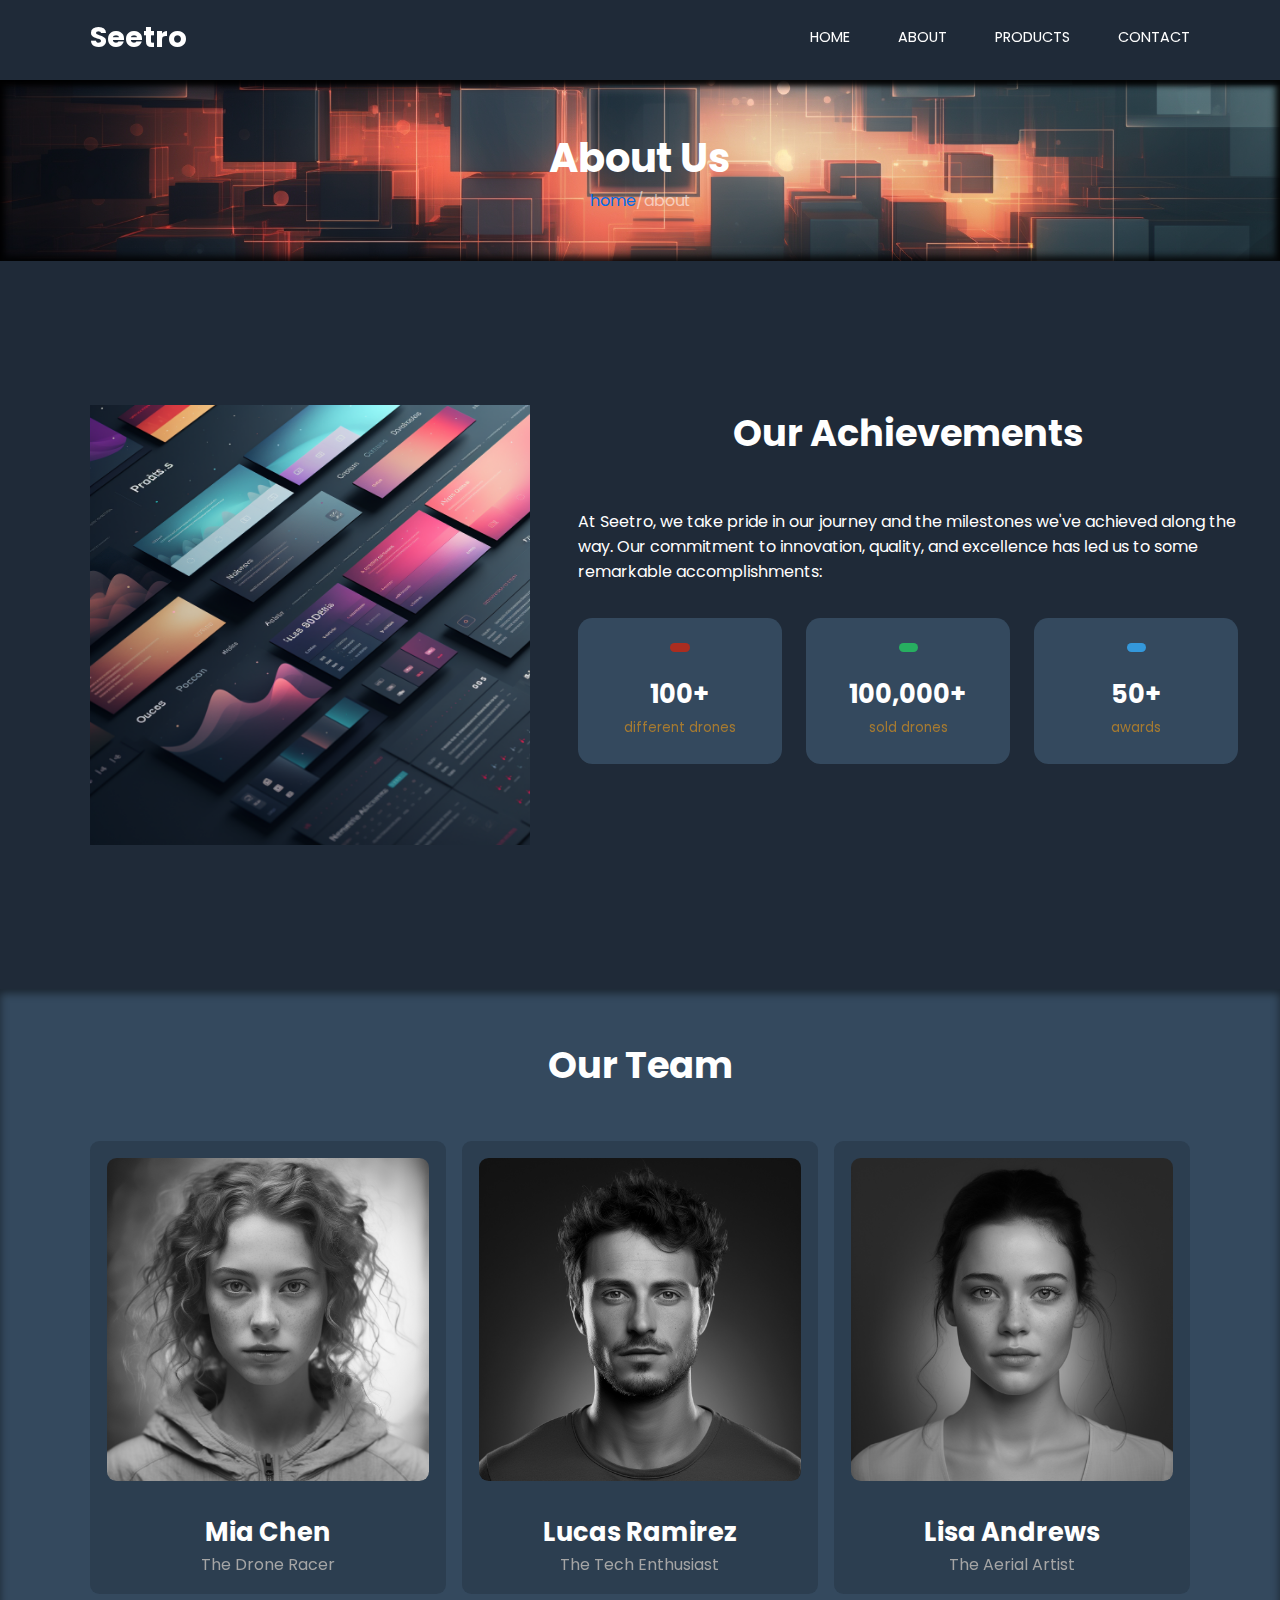
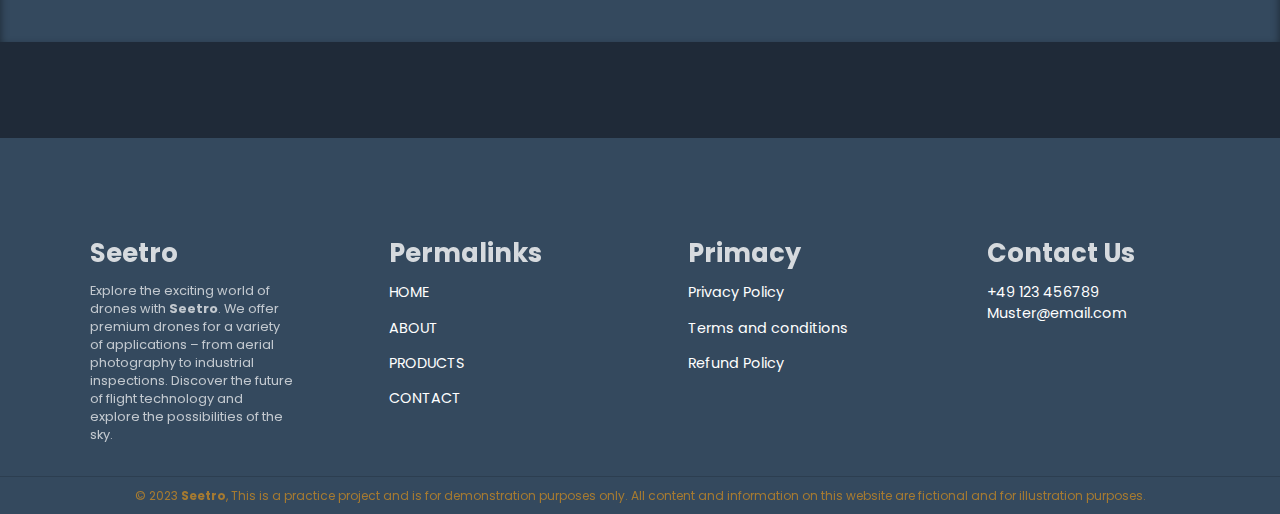
==== commit fa1c1b41: "small update" ====
--- a/src/pages/about/about.page.html
+++ b/src/pages/about/about.page.html
@@ -38,6 +38,10 @@
       </div>
     </nav>
     <!-- ========END OF SECTION NAVBAR========   -->
+    <section class="heading-link">
+      <h3>about us</h3>
+      <p><a href="../../../index.html">home</a>/about</p>
+    </section>
     <!-- ========START SECTION ACHIEVEMENTS========   -->
     <section class="about-achievements">
       <div class="container achievements-container">
@@ -150,7 +154,6 @@
       </div>
     </section>
     <!-- ========END OF SECTION TEAM========   -->
-
     <!-- ========START SECTION FOOTER========   -->
 
     <footer>
--- a/style.css
+++ b/style.css
@@ -20,6 +20,21 @@
     --container-lg: 86%;
     --container-md: 90%;
     --container-sm: 96%;
+}
+/*=============== SCROLL BAR ===============*/
+
+::-webkit-scrollbar{
+    width: .3rem;
+    background-color:var(--color-background2);
+}
+
+::-webkit-scrollbar-thumb{
+    background-color: var(--color-accent);
+}
+
+::-webkit-scrollbar-thumb:hover{
+    background-color: var(--color-primary);
+
 }
 
 * {
@@ -43,7 +58,8 @@
 }
 
 h1 {
-    font-size: 2.6rem;
+    font-size: 3.6rem;
+    font-size: 400;
 }
 
 h2 {
@@ -80,6 +96,27 @@
 section h2 {
     text-align: center;
     margin-bottom: 3rem;
+}
+.heading-link{
+    text-align: center;
+    background: url(/src/assets/slide-02.png) no-repeat;
+    background-position: center;
+    background-size: cover;
+    margin-top: 5rem;
+    box-shadow: inset 0px 0 .4rem .3rem rgba(0, 0, 0, 0.8),  inset 0px  .3rem .3rem rgba(0, 0, 0, 0.8);
+
+}
+
+.heading-link h3{
+    font-size: 2.5rem;
+    text-transform: capitalize;
+}
+.heading-link p{
+    color: var(--color-light);
+}
+
+.heading-link a{
+    color: var(--color-accent);
 }
 
 .container {
@@ -157,19 +194,30 @@
 /* =========END OF SECTION NAVBAR========= */
 /* =========START SECTION HEADER========= */
 header {
-    height: 69vh;
-    top: 4.5rem;
+    top: 0;
+    left: 0;
     position: relative;
+    margin-bottom: 6rem;
+    padding: 0;
+    margin: 0;
+    height: 39rem;
     overflow: hidden;
-    margin-bottom: 6rem;
-
-}
-
-.header-container {
-    display: grid;
-    grid-template-columns: 1fr 1fr;
+
+}
+
+header .swiper{
+    width: 100%;
+    height: 100%;
+}
+
+header .slide{
+    display: flex;
     align-items: center;
-    gap: 5rem;
+    background-size: cover !important;
+    padding:  6rem;
+
+
+
 }
 
 .header-left p {
@@ -460,6 +508,10 @@
         width: var(--container-md);
     }
 
+    .heading-link h3{
+        font-size: 2rem;
+    }
+
     h1 {
         font-size: 2.1rem;
     }
@@ -487,6 +539,11 @@
 
     nav button#close-nav {
         display: none;
+    }
+
+    section{
+        padding: 2rem 0;
+        margin: 0;
     }
 
     .navbar {
@@ -524,14 +581,18 @@
 
     /* =========SECTION OF HEADER========= */
     header {
-        height: 55vh;
-        margin-top: 3rem;
+        height: 30rem;
+    }
+
+    header img{
+        display: none;
     }
 
     .header-container {
-        padding-bottom: 3rem;
         gap: 0;
     }
+
+    
 
     .header-left p {
         font-size: .9rem;
@@ -576,13 +637,19 @@
 
 /* =========MEDIA QUERIES (PHONES)========= */
 @media screen and (max-width:600px) {
+
+    section {
+        margin: 0;
+    }
+
     .container {
         width: var(--container-sm);
     }
 
 
     .nav-container {
-        margin-right: 1rem;
+        right: 3rem;
+
     }
 
     /* =========SECTION OF HEADER========= */
